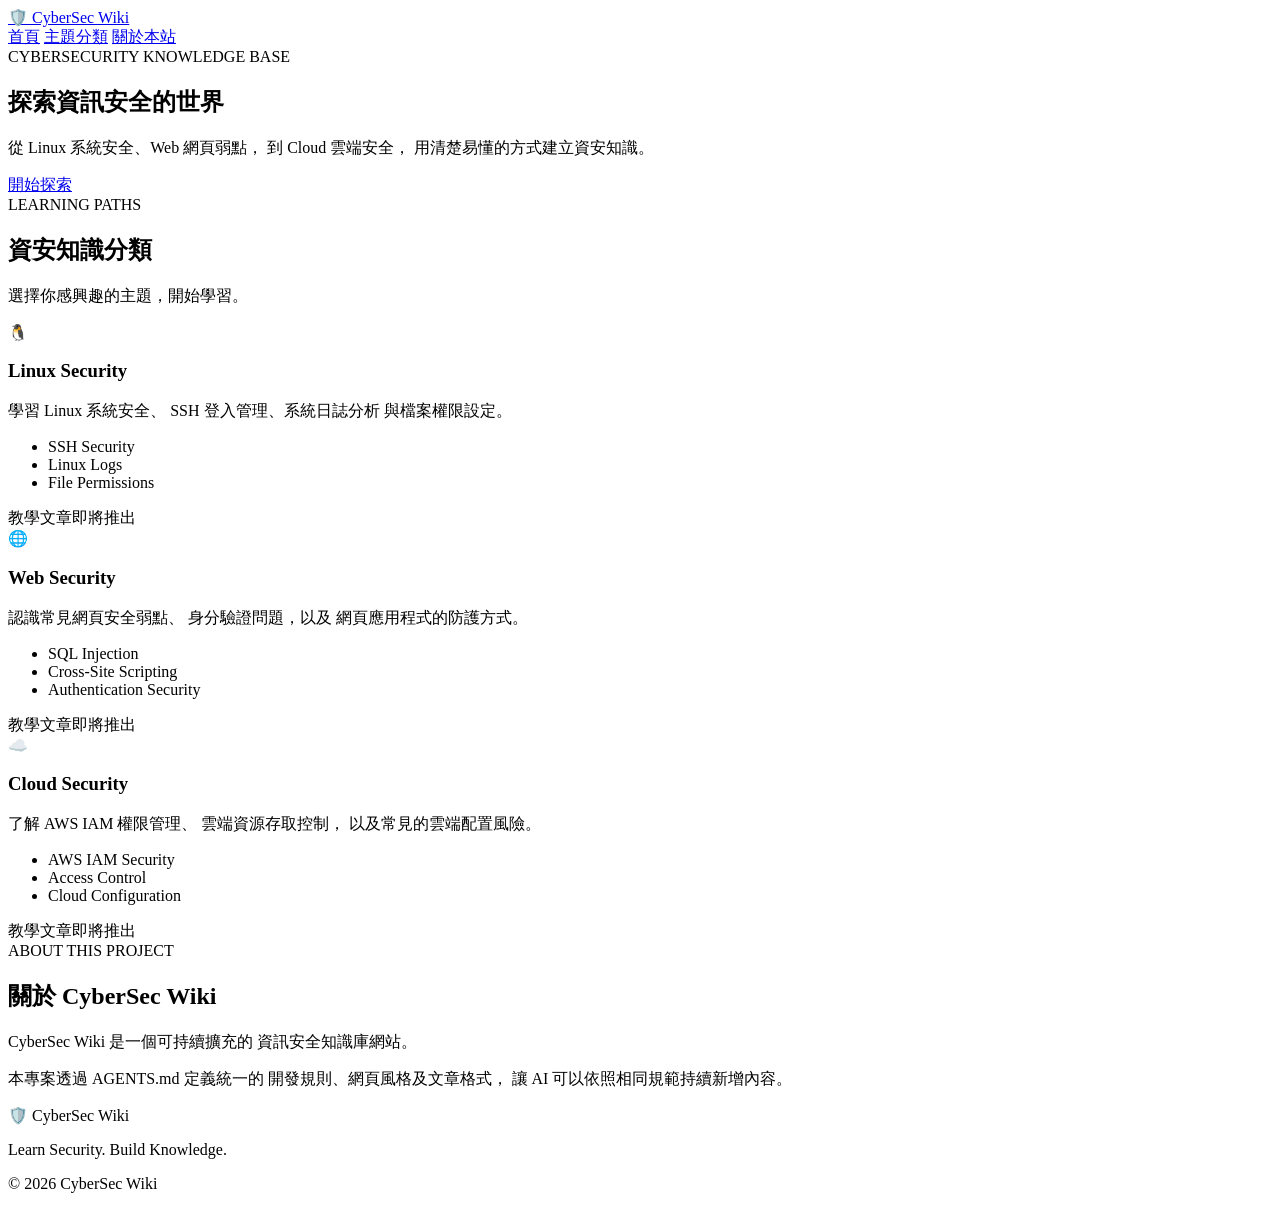
==== index.html @ 6ddccf4f "Add CyberSec Wiki homepage" ====
<!DOCTYPE html>
<html lang="zh-Hant">
<head>
    <meta charset="UTF-8">
    <meta name="viewport" content="width=device-width, initial-scale=1.0">

    <title>CyberSec Wiki | 資訊安全知識庫</title>

    <meta name="description"
          content="CyberSec Wiki 提供 Linux、Web 與 Cloud Security 資訊安全教學。">

    <link rel="stylesheet" href="css/style.css">
</head>

<body>

    <!-- 頂部導覽列 -->
    <header class="site-header">
        <nav class="navbar" aria-label="主要導覽">
            <a href="index.html" class="logo">
                🛡️ CyberSec Wiki
            </a>

            <div class="nav-links">
                <a href="#home">首頁</a>
                <a href="#categories">主題分類</a>
                <a href="#about">關於本站</a>
            </div>
        </nav>
    </header>

    <main>

        <!-- 首頁介紹 -->
        <section id="home" class="hero">
            <div class="hero-content">
                <span class="hero-tag">
                    CYBERSECURITY KNOWLEDGE BASE
                </span>

                <h1>探索資訊安全的世界</h1>

                <p>
                    從 Linux 系統安全、Web 網頁弱點，
                    到 Cloud 雲端安全，
                    用清楚易懂的方式建立資安知識。
                </p>

                <a href="#categories" class="primary-btn">
                    開始探索
                </a>
            </div>
        </section>

        <!-- 資安主題分類 -->
        <section id="categories" class="section container">

            <div class="section-heading">
                <span class="section-tag">LEARNING PATHS</span>
                <h2>資安知識分類</h2>
                <p>選擇你感興趣的主題，開始學習。</p>
            </div>

            <div class="category-grid">

                <!-- Linux Security -->
                <article class="category-card">
                    <div class="card-icon">🐧</div>
                    <h3>Linux Security</h3>
                    <p>
                        學習 Linux 系統安全、
                        SSH 登入管理、系統日誌分析
                        與檔案權限設定。
                    </p>

                    <ul class="topic-list">
                        <li>SSH Security</li>
                        <li>Linux Logs</li>
                        <li>File Permissions</li>
                    </ul>

                    <span class="coming-soon">
                        教學文章即將推出
                    </span>
                </article>

                <!-- Web Security -->
                <article class="category-card">
                    <div class="card-icon">🌐</div>
                    <h3>Web Security</h3>
                    <p>
                        認識常見網頁安全弱點、
                        身分驗證問題，以及
                        網頁應用程式的防護方式。
                    </p>

                    <ul class="topic-list">
                        <li>SQL Injection</li>
                        <li>Cross-Site Scripting</li>
                        <li>Authentication Security</li>
                    </ul>

                    <span class="coming-soon">
                        教學文章即將推出
                    </span>
                </article>

                <!-- Cloud Security -->
                <article class="category-card">
                    <div class="card-icon">☁️</div>
                    <h3>Cloud Security</h3>
                    <p>
                        了解 AWS IAM 權限管理、
                        雲端資源存取控制，
                        以及常見的雲端配置風險。
                    </p>

                    <ul class="topic-list">
                        <li>AWS IAM Security</li>
                        <li>Access Control</li>
                        <li>Cloud Configuration</li>
                    </ul>

                    <span class="coming-soon">
                        教學文章即將推出
                    </span>
                </article>

            </div>
        </section>

        <!-- 關於本站 -->
        <section id="about" class="section about-section">
            <div class="container about-content">

                <span class="section-tag">ABOUT THIS PROJECT</span>

                <h2>關於 CyberSec Wiki</h2>

                <p>
                    CyberSec Wiki 是一個可持續擴充的
                    資訊安全知識庫網站。
                </p>

                <p>
                    本專案透過 AGENTS.md 定義統一的
                    開發規則、網頁風格及文章格式，
                    讓 AI 可以依照相同規範持續新增內容。
                </p>

            </div>
        </section>

    </main>

    <!-- 頁尾 -->
    <footer class="site-footer">
        <div class="container">
            <p>🛡️ CyberSec Wiki</p>
            <p>Learn Security. Build Knowledge.</p>
            <p>© 2026 CyberSec Wiki</p>
        </div>
    </footer>

    <script src="js/main.js" defer></script>

</body>
</html>
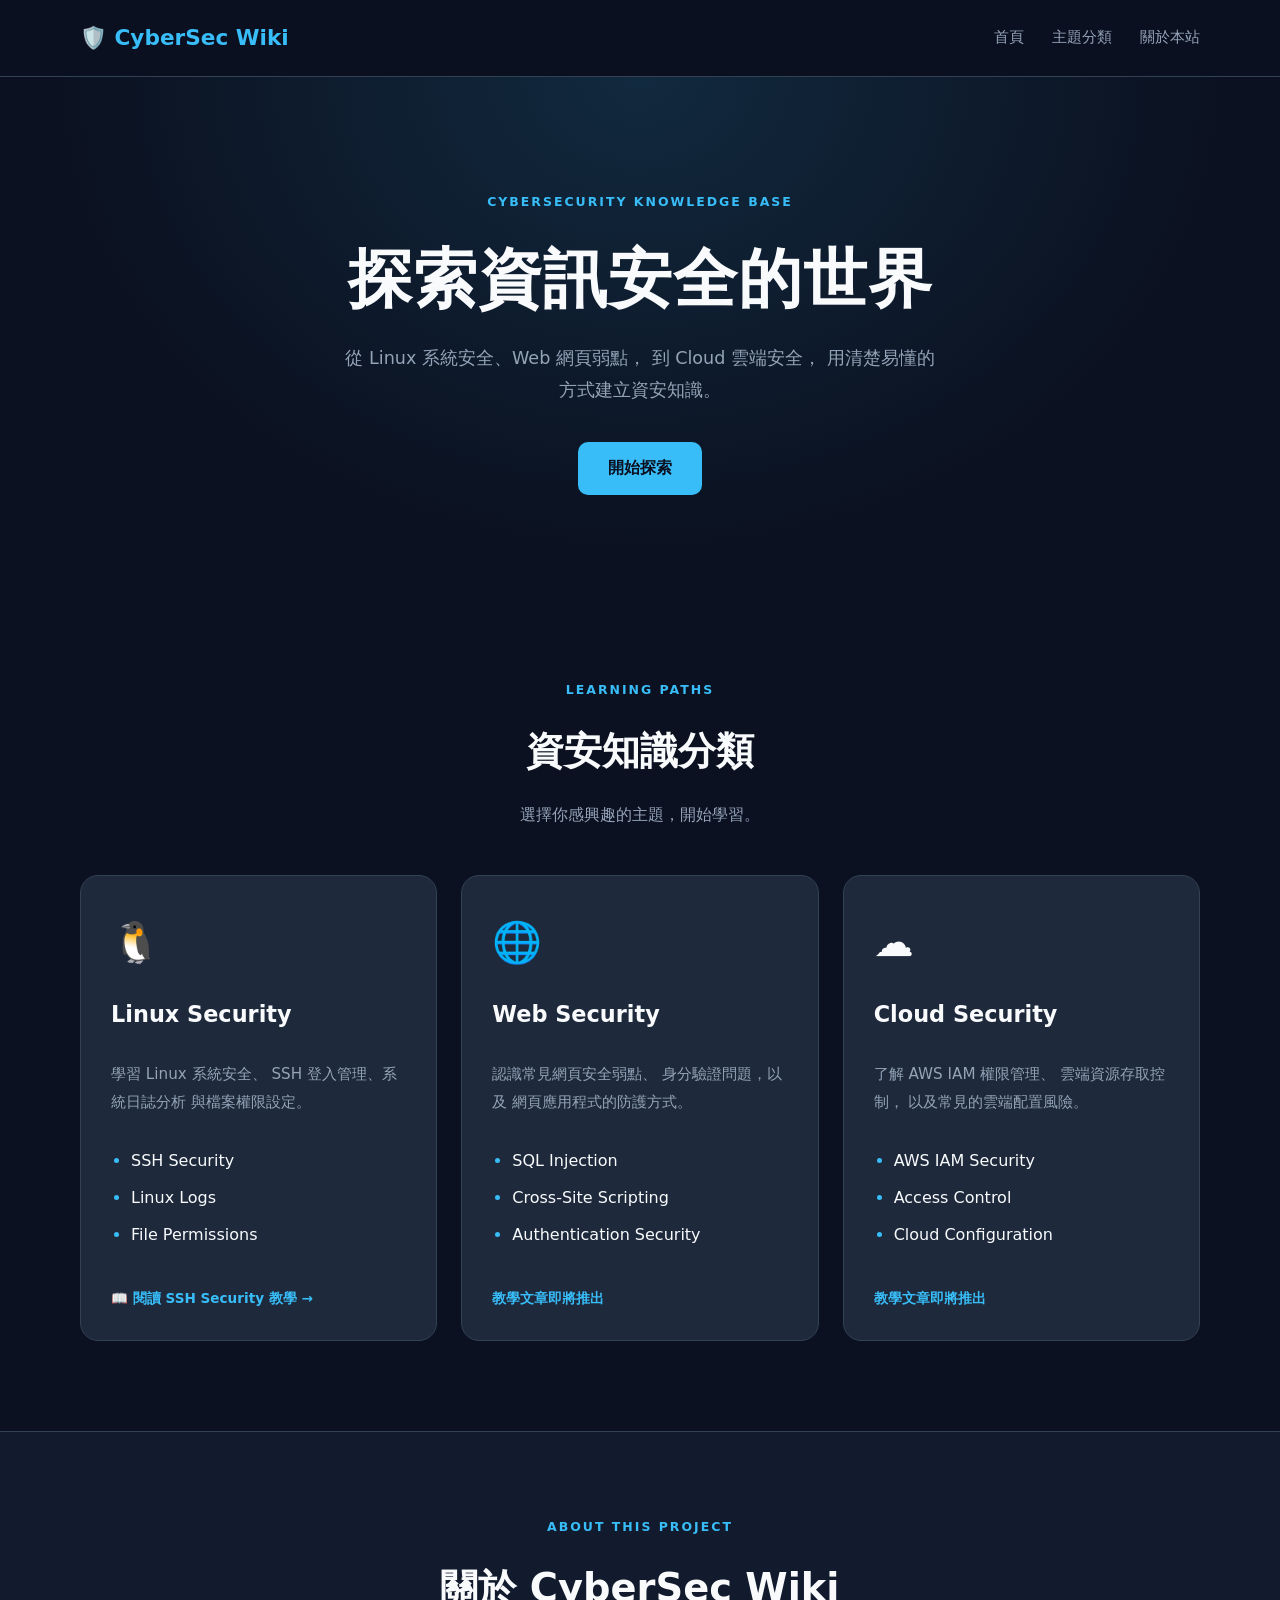
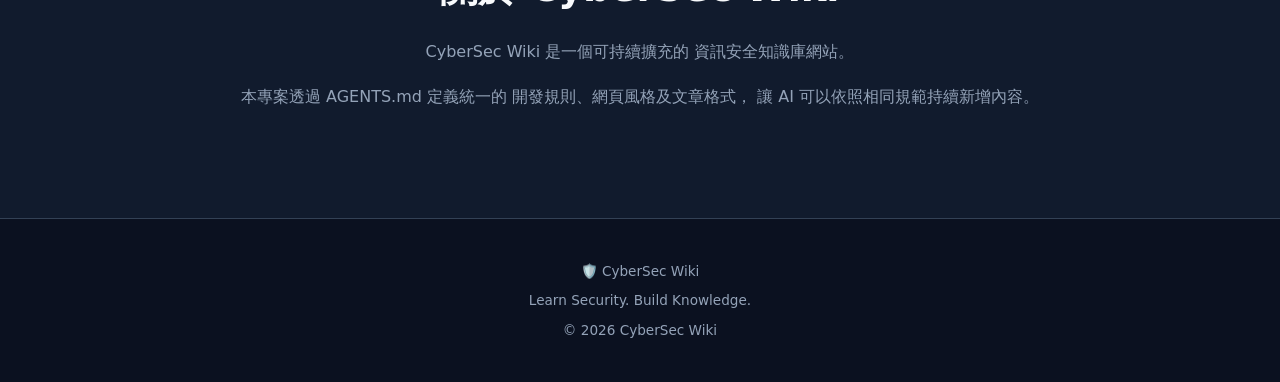
==== commit 90ea7ff9: "Link SSH Security article from homepage" ====
--- a/index.html
+++ b/index.html
@@ -80,9 +80,10 @@
                         <li>File Permissions</li>
                     </ul>
 
-                    <span class="coming-soon">
-                        教學文章即將推出
-                    </span>
+                    <a href="pages/linux/ssh-security.html"
+                       class="coming-soon">
+                        📖 閱讀 SSH Security 教學 →
+                    </a>
                 </article>
 
                 <!-- Web Security -->
--- a/css/style.css
+++ b/css/style.css
@@ -0,0 +1,363 @@
+
+/* CyberSec Wiki — Global Styles */
+/* Follow AGENTS.md design rules */
+
+:root {
+    --bg: #0B1120;
+    --card: #1E293B;
+    --primary: #38BDF8;
+    --text: #F8FAFC;
+    --muted: #94A3B8;
+    --border: #334155;
+}
+
+* {
+    box-sizing: border-box;
+}
+
+html {
+    scroll-behavior: smooth;
+}
+
+body {
+    margin: 0;
+    font-family: "Noto Sans TC", "Microsoft JhengHei",
+                 system-ui, sans-serif;
+    background: var(--bg);
+    color: var(--text);
+    line-height: 1.8;
+}
+
+a {
+    color: inherit;
+    text-decoration: none;
+}
+
+a:focus-visible,
+button:focus-visible {
+    outline: 3px solid var(--primary);
+    outline-offset: 4px;
+}
+
+.container {
+    width: min(1120px, 90%);
+    margin: 0 auto;
+}
+
+/* Navigation */
+
+.site-header {
+    position: sticky;
+    top: 0;
+    z-index: 100;
+    background: rgba(11, 17, 32, 0.95);
+    border-bottom: 1px solid var(--border);
+}
+
+.navbar {
+    width: min(1120px, 90%);
+    min-height: 76px;
+    margin: auto;
+    display: flex;
+    align-items: center;
+    justify-content: space-between;
+    gap: 20px;
+}
+
+.logo {
+    font-size: 1.35rem;
+    font-weight: 800;
+    color: var(--primary);
+}
+
+.nav-links {
+    display: flex;
+    flex-wrap: wrap;
+    gap: 28px;
+}
+
+.nav-links a {
+    font-size: 0.95rem;
+    color: var(--muted);
+    transition: color 0.2s;
+}
+
+.nav-links a:hover {
+    color: var(--primary);
+}
+
+/* Hero */
+
+.hero {
+    padding: 110px 20px 100px;
+    text-align: center;
+    background:
+        radial-gradient(
+            ellipse at 50% 0%,
+            rgba(56, 189, 248, 0.14),
+            transparent 65%
+        );
+}
+
+.hero-content {
+    max-width: 760px;
+    margin: 0 auto;
+}
+
+.hero-tag,
+.section-tag {
+    color: var(--primary);
+    font-size: 0.78rem;
+    font-weight: 700;
+    letter-spacing: 2px;
+}
+
+.hero h1 {
+    margin: 22px 0;
+    font-size: clamp(2.2rem, 5vw, 4rem);
+    line-height: 1.3;
+    letter-spacing: 1px;
+}
+
+.hero p {
+    max-width: 600px;
+    margin: 0 auto 36px;
+    color: var(--muted);
+    font-size: 1.1rem;
+}
+
+.primary-btn {
+    display: inline-block;
+    padding: 12px 30px;
+    border-radius: 10px;
+    color: var(--bg);
+    background: var(--primary);
+    font-weight: 800;
+    transition: transform 0.2s, background 0.2s;
+}
+
+.primary-btn:hover {
+    transform: translateY(-3px);
+    background: #7DD3FC;
+}
+
+/* Sections */
+
+.section {
+    padding-top: 80px;
+    padding-bottom: 90px;
+}
+
+.section-heading {
+    text-align: center;
+    margin-bottom: 45px;
+}
+
+.section-heading h2,
+.about-content h2 {
+    margin: 12px 0;
+    font-size: clamp(1.7rem, 3vw, 2.4rem);
+}
+
+.section-heading p {
+    color: var(--muted);
+}
+
+/* Cards */
+
+.category-grid {
+    display: grid;
+    grid-template-columns: repeat(3, minmax(0, 1fr));
+    gap: 24px;
+}
+
+.category-card {
+    display: flex;
+    flex-direction: column;
+    padding: 30px;
+    border: 1px solid var(--border);
+    border-radius: 18px;
+    background: var(--card);
+    transition: transform 0.2s, border-color 0.2s;
+}
+
+.category-card:hover {
+    transform: translateY(-6px);
+    border-color: var(--primary);
+}
+
+.card-icon {
+    font-size: 2.5rem;
+    margin-bottom: 12px;
+}
+
+.category-card h3 {
+    margin: 4px 0 12px;
+    font-size: 1.4rem;
+}
+
+.category-card p {
+    color: var(--muted);
+    font-size: 0.95rem;
+}
+
+.topic-list {
+    padding-left: 20px;
+    margin: 16px 0 28px;
+    color: var(--text);
+}
+
+.topic-list li {
+    margin-bottom: 8px;
+}
+
+.topic-list li::marker {
+    color: var(--primary);
+}
+
+.coming-soon {
+    margin-top: auto;
+    display: inline-block;
+    color: var(--primary);
+    font-size: 0.85rem;
+    font-weight: 700;
+}
+
+/* About */
+
+.about-section {
+    background: #111B2D;
+    border-top: 1px solid var(--border);
+}
+
+.about-content {
+    max-width: 800px;
+    text-align: center;
+}
+
+.about-content p {
+    color: var(--muted);
+}
+
+/* Footer */
+
+.site-footer {
+    padding: 35px 0;
+    border-top: 1px solid var(--border);
+    text-align: center;
+}
+
+.site-footer p {
+    margin: 5px 0;
+    color: var(--muted);
+    font-size: 0.85rem;
+}
+
+/* Reusable article styles */
+
+.article-layout {
+    max-width: 900px;
+    margin: 0 auto;
+    padding: 65px 20px 90px;
+}
+
+.article-header {
+    margin-bottom: 35px;
+}
+
+.article-header h1 {
+    font-size: clamp(2rem, 4vw, 3rem);
+    line-height: 1.35;
+}
+
+.article-section {
+    margin-bottom: 28px;
+    padding: 28px;
+    border: 1px solid var(--border);
+    border-radius: 14px;
+    background: var(--card);
+}
+
+.article-section h2 {
+    color: var(--primary);
+    margin-top: 0;
+}
+
+.article-section p,
+.article-section li {
+    color: var(--text);
+}
+
+pre {
+    overflow-x: auto;
+    padding: 20px;
+    border-radius: 10px;
+    background: #020617;
+    border: 1px solid var(--border);
+}
+
+code {
+    font-family: Consolas, Monaco, monospace;
+    overflow-wrap: anywhere;
+}
+
+.back-link {
+    color: var(--primary);
+    font-weight: 700;
+}
+
+/* Responsive layout */
+
+@media (max-width: 850px) {
+    .category-grid {
+        grid-template-columns: 1fr;
+    }
+
+    .navbar {
+        flex-direction: column;
+        justify-content: center;
+        padding: 16px 0;
+    }
+
+    .nav-links {
+        justify-content: center;
+        gap: 18px;
+    }
+
+    .hero {
+        padding: 75px 20px;
+    }
+
+    .section {
+        padding-top: 55px;
+        padding-bottom: 60px;
+    }
+}
+
+@media (max-width: 480px) {
+    .category-card {
+        padding: 22px;
+    }
+
+    .article-section {
+        padding: 20px;
+    }
+
+    .logo {
+        font-size: 1.15rem;
+    }
+}
+
+/* Navigation scroll effect */
+
+.site-header {
+    transition: box-shadow 0.25s ease;
+}
+
+.site-header.scrolled {
+    box-shadow: 0 8px 25px rgba(0, 0, 0, 0.25);
+}
+
+section[id] {
+    scroll-margin-top: 100px;
+}
